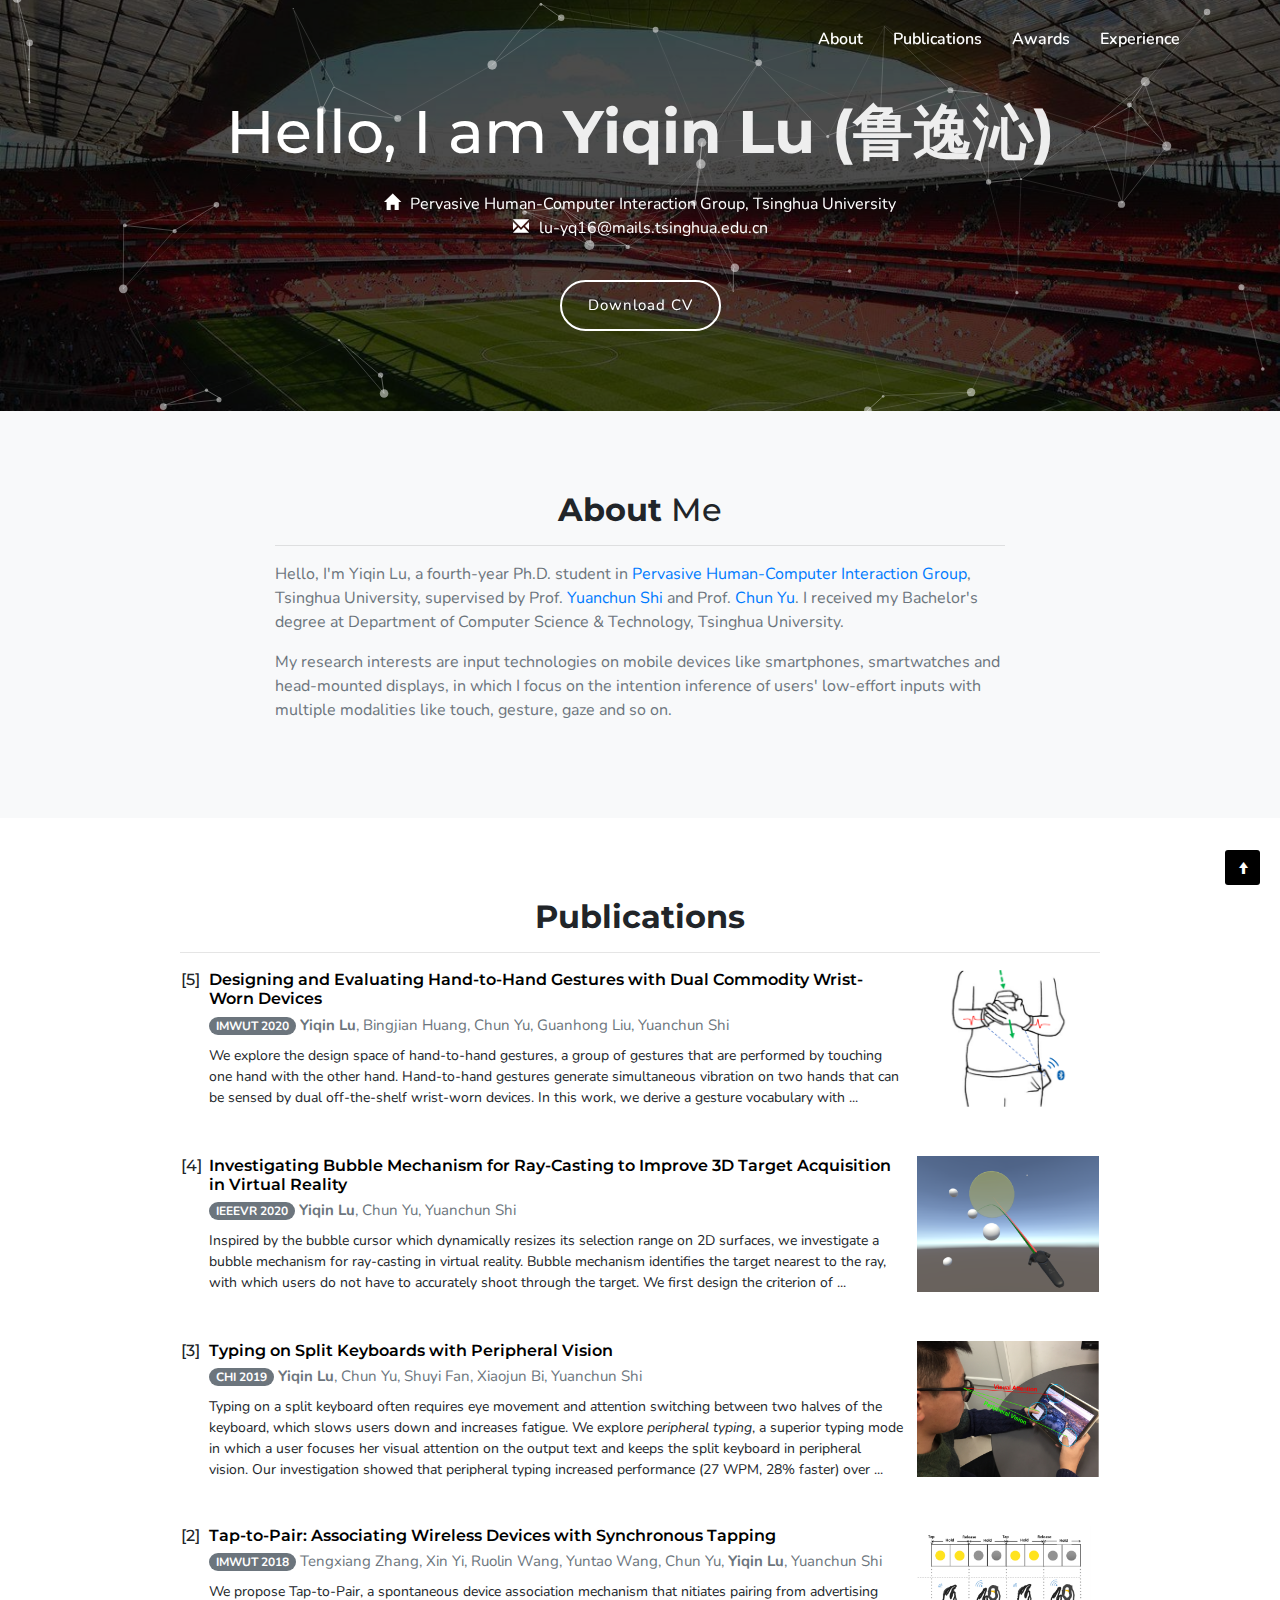
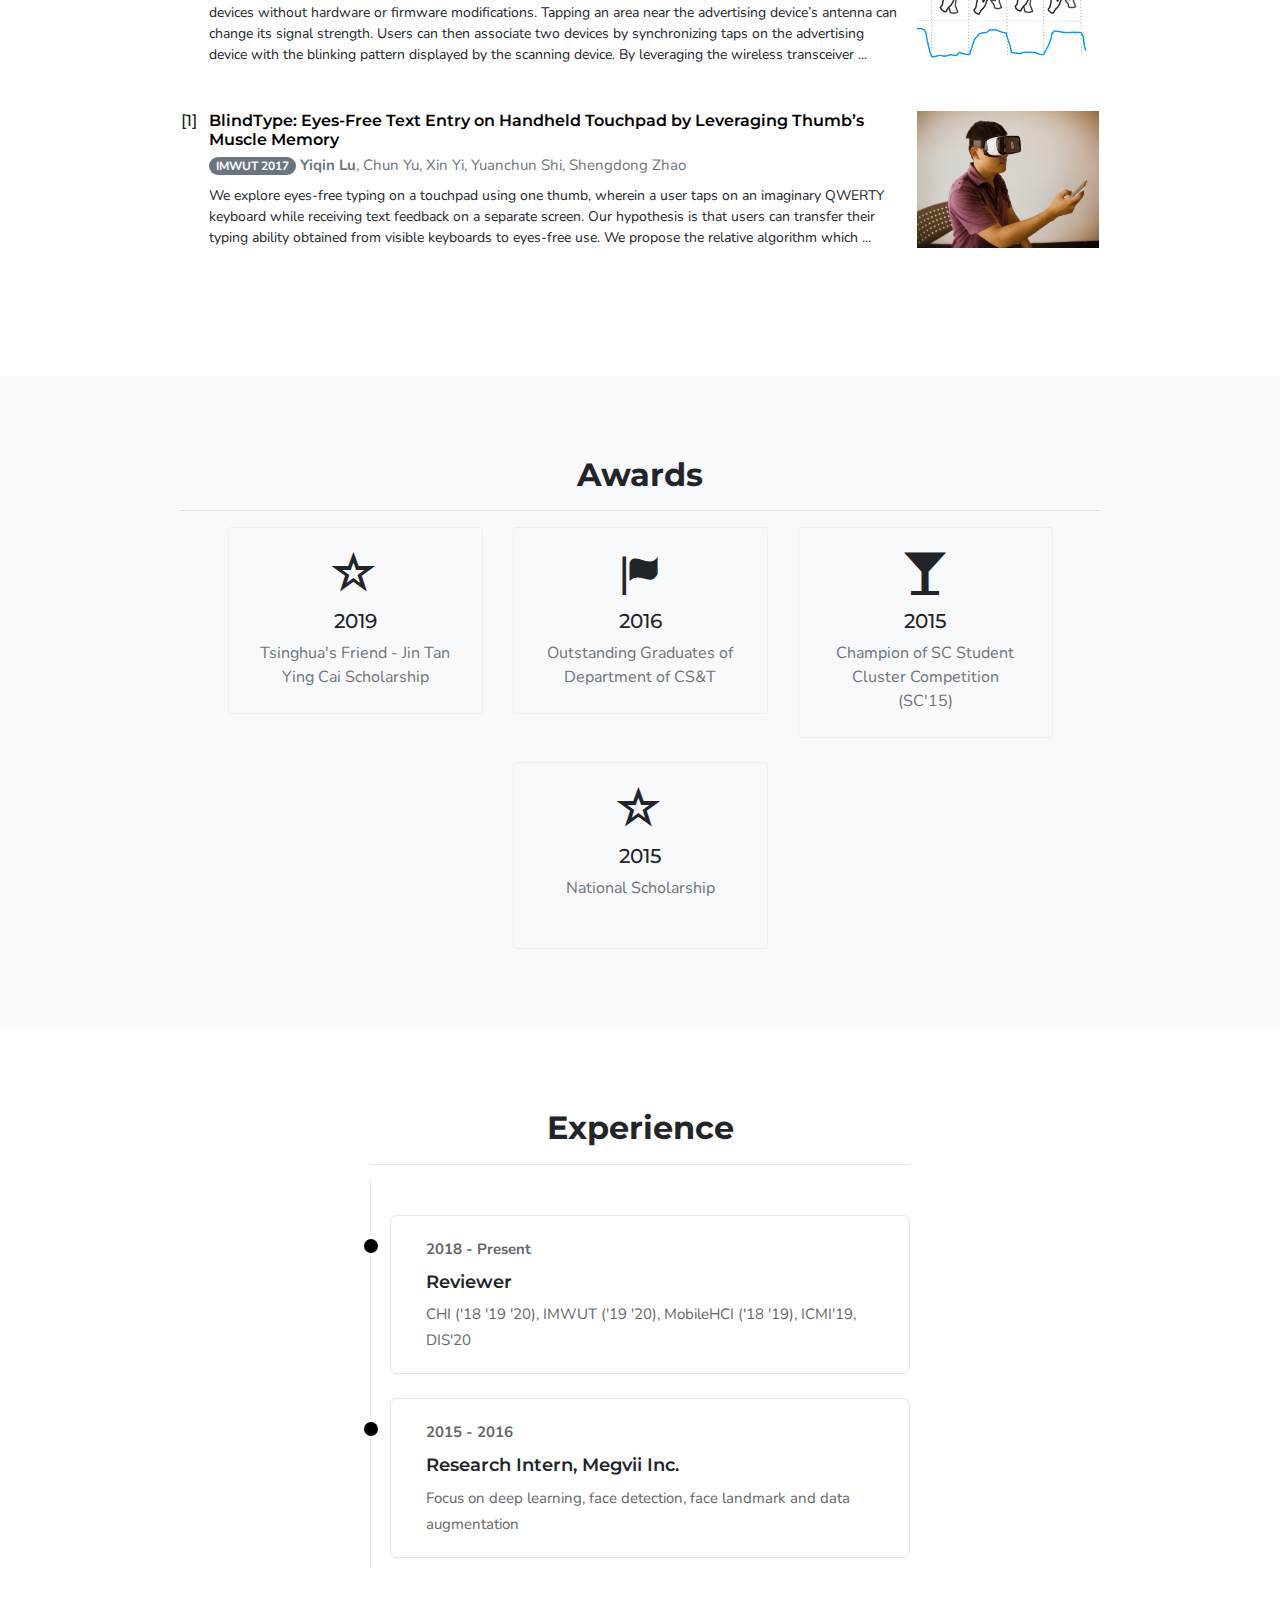
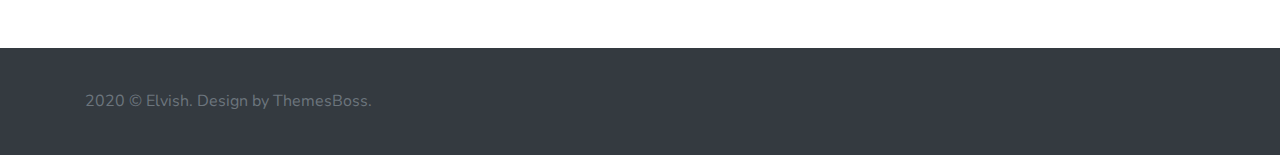
==== index.html @ 24ba5624 "." ====
<!DOCTYPE html>
<!-- saved from url=(0041)http://themesboss.com/elvish/index_6.html -->
<html lang="en"><head><meta http-equiv="Content-Type" content="text/html; charset=UTF-8">
        
        <meta name="viewport" content="width=device-width, initial-scale=1">
        <title>Yiqin Lu's Personal Website</title>
        <meta name="description" content="">
        <meta name="keywords" content="">
        <meta name="author" content="ThemesBoss">

        <link rel="shortcut icon" href="https://github.com/fluidicon.png">

        <!--Bootstrap Css-->
        <!--<link rel="stylesheet" href="./index_files/bootstrap.min.css">-->
        <link rel="stylesheet" href="./index_files/bootstrap/css/bootstrap.min.css">

        <!-- Materialdesign icons Css -->
        <link rel="stylesheet" href="./index_files/materialdesignicons.css">

        <!-- Mobirise icons Css -->
        <link rel="stylesheet" href="./index_files/mobiriseicons.css">

        <!-- Magnific-popup -->
        <link rel="stylesheet" href="./index_files/magnific-popup.css">

        <!-- Animate Css -->
        <link rel="stylesheet" href="./index_files/animate.min.css">

        <!-- Owl Slider -->
        <link rel="stylesheet" href="./index_files/owl.carousel.css">
        <link rel="stylesheet" href="./index_files/owl.theme.css">
        <link rel="stylesheet" href="./index_files/owl.transitions.css">

        <!-- Custom style Css -->
        <link rel="stylesheet" href="./index_files/style.css">
    </head>

    <body data-gr-c-s-loaded="true" style="overflow: visible;">

        <!-- START LOADER -->
        <div id="preloader" style="display: none;">
            <div id="status" style="display: none;">
                <div class="spinner">Loading...</div>
            </div>
        </div>
        <!-- END LOADER -->

        <!-- START NAVBAR -->
        <nav class="navbar navbar-expand-lg fixed-top custom-nav sticky">
            <div class="container">
                <!-- LOGO -->
                <!--<a class="navbar-brand logo" href="./index.html">
                    <img src="./index_files/logo.png" alt="" class="img-fluid logo-light"> 
                    <img src="./index_files/logo-dark.png" alt="" class="img-fluid logo-dark">
                </a>-->

                <button class="navbar-toggler" type="button" data-toggle="collapse" data-target="#navbarCollapse" aria-controls="navbarCollapse" aria-expanded="false" aria-label="Toggle navigation">
                    <div class="navbar-brand logo">
                        <span class="glyphicon glyphicon-th-list img-fluid logo-light"></span>
                        <span class="glyphicon glyphicon-th-list img-fluid logo-dark" style="color:#000000;"></span>
                    </div>
                </button>
                <div class="collapse navbar-collapse" id="navbarCollapse">
                    <ul class="navbar-nav ml-auto">
                        <!--<li class="nav-item">
                            <a href="./index.html#home" class="nav-link">Home</a>
                        </li>-->
                        <li class="nav-item">
                            <a href="./index.html#about" class="nav-link">About</a>
                        </li>
                        <li class="nav-item">
                            <a href="./index.html#publications" class="nav-link">Publications</a>
                        </li>
                        <li class="nav-item">
                            <a href="./index.html#awards" class="nav-link">Awards</a>
                        </li>
                        <li class="nav-item">
                            <a href="./index.html#experience" class="nav-link"> Experience</a>
                        </li>
                    </ul>
                </div>
            </div>
        </nav>
        <!-- END NAVBAR -->

        <!--START HOME-->
        <section class="home-bg section creative h-50vh" id="home">
            <div class="bg-overlay"></div>
            <div class="home-table">
                <div class="home-table-center">
                    <div class="container position-relative z-index">
                        <div class="row justify-content-center">
                            <div class="col-lg-12">
                                <div class="text-white text-center">
                                    <!--<h4>Hello &amp; Welcome</h4>-->
                                    <h1 class="mb-0 mt-3" style="font-size:60px">Hello, I am <span class="simple-text-rotate font-weight-bold" style="opacity: 0.90627584;">Yiqin Lu (鲁逸沁)</span></h1>
                                    <ul class="social_home list-unstyled text-center pt-4">
                                        <li class="list-item"><span class="glyphicon glyphicon-home" style="margin-right:10px"></span><span>Pervasive Human-Computer Interaction Group, Tsinghua University</span></li>
                                        <li class="list-item"><span class="glyphicon glyphicon-envelope" style="margin-right:10px"></span><span>lu-yq16@mails.tsinghua.edu.cn</span></li>
                                    </ul>
                                    <div class="header_btn">
                                        <a href="./ext_files/luyiqin_cv_en.pdf" class="btn btn-outline-custom btn-rounded mt-4">Download CV</a>
                                    </div>
                                </div>
                            </div>
                        </div>
                    </div>
                </div>
            </div>
            <!--<div class="scroll_down">
                <a href="http://themesboss.com/elvish/index_6.html#about" class="scroll">
                    <i class="mbri-arrow-down text-white"></i>
                </a>
            </div>-->
        <canvas class="particles-js-canvas-el" width="2436" height="1218" style="width: 100%; height: 100%; position: absolute; top: 0px;"></canvas></section>
        <!--END HOME-->

        <!-- START ABOUT -->
        <section class="section bg-light" id="about">
            <div class="container">
                <div class="row justify-content-center">
                    <div class="col-lg-8">
                        <div class="mx-auto">
                            <h2 class="text-center"><span class="font-weight-bold">About </span>Me</h2>
                            <hr/>
                            <p class="text-muted mx-auto mt-2">Hello, I'm Yiqin Lu, a fourth-year Ph.D. student in <a href="http://pi.cs.tsinghua.edu.cn/">Pervasive Human-Computer Interaction Group</a>, Tsinghua University, supervised by Prof. <a href="http://pi.cs.tsinghua.edu.cn/lab/people/shiyc/">Yuanchun Shi</a> and Prof. <a href="http://pi.cs.tsinghua.edu.cn/lab/people/ChunYu/">Chun Yu</a>. I received my Bachelor's degree at Department of Computer Science &amp; Technology, Tsinghua University.</p>
                            <p class="text-muted mx-auto mt-2">My research interests are input technologies on mobile devices like smartphones, smartwatches and head-mounted displays, in which I focus on the intention inference of users' low-effort inputs with multiple modalities like touch, gesture, gaze and so on. </p>
                        </div>
                    </div>
                </div>
            </div>
        </section>
        <!-- END ABOUT -->

        <!-- START PUBLICATIONS -->
        <section class="section" id="publications">
            <div class="container">
                <div class="row justify-content-center">
                    <div class="col-lg-10">
                        <div class="text-center mx-auto">
                            <h2><span class="font-weight-bold">Publications</span></h2>
                            <hr/>
                        </div>
                        <table>
                            <tr>
                                <td style="width:3%;padding-right:1%;" valign="top"><h6>[5]</h6></td>
                                <td style="width:77%;padding-right:1%;" valign="top">
                                    <h6 class="font-weight-bold mb-1"><a style="color:#000000;" href="./ext_files/pp-hand2hand.pdf">Designing and Evaluating Hand-to-Hand Gestures with Dual Commodity Wrist-Worn Devices</a></h6>
                                    <span class="badge badge-pill badge-secondary">IMWUT 2020</span>
                                    <span class="mt-0 text-muted mb-2" style="font-size:15px"><b>Yiqin Lu</b>, Bingjian Huang, Chun Yu, Guanhong Liu, Yuanchun Shi</span>
                                    <p class="mt-2 pr-1" style="font-size:14px">We explore the design space of hand-to-hand gestures, a group of gestures that are performed by touching one hand with the other hand. Hand-to-hand gestures generate simultaneous vibration on two hands that can be sensed by dual off-the-shelf wrist-worn devices. In this work, we derive a gesture vocabulary with ... </p>
                                </td>
                                <td class="pb-5" style="width:20%" valign="top">
                                    <img style="width:100%" src="./ext_files/pp-hand2hand.png"></img>
                                </td>
                            </tr>
                            <tr>
                                <td style="width:3%;padding-right:1%;" valign="top"><h6>[4]</h6></td>
                                <td style="width:77%;padding-right:1%;" valign="top">
                                    <h6 class="font-weight-bold mb-1"><a style="color:#000000;" href="./ext_files/pp-bubbleray.pdf">Investigating Bubble Mechanism for Ray-Casting to Improve 3D Target Acquisition in Virtual Reality</a></h6>
                                    <span class="badge badge-pill badge-secondary">IEEEVR 2020</span>
                                    <span class="mt-0 text-muted mb-2" style="font-size:15px"><b>Yiqin Lu</b>, Chun Yu, Yuanchun Shi</span>
                                    <p class="mt-2 pr-1" style="font-size:14px">Inspired by the bubble cursor which dynamically resizes its selection range on 2D surfaces, we investigate a bubble mechanism for ray-casting in virtual reality. Bubble mechanism identifies the target nearest to the ray, with which users do not have to accurately shoot through the target. We first design the criterion of ...</p>
                                </td>
                                <td class="pb-5" style="width:20%" valign="top">
                                    <a href="./ext_files/pp-bubbleray.mp4"><img style="width:100%" src="./ext_files/pp-bubbleray.png"></img></a>
                                </td>
                            </tr>
                            <tr>
                                <td style="width:3%;padding-right:1%;" valign="top"><h6>[3]</h6></td>
                                <td style="width:77%;padding-right:1%;" valign="top">
                                    <h6 class="font-weight-bold mb-1"><a style="color:#000000;" href="./ext_files/pp-glancetype.pdf">Typing on Split Keyboards with Peripheral Vision</a></h6>
                                    <span class="badge badge-pill badge-secondary">CHI 2019</span>
                                    <span class="mt-0 text-muted mb-2" style="font-size:15px"><b>Yiqin Lu</b>, Chun Yu, Shuyi Fan, Xiaojun Bi, Yuanchun Shi</span>
                                    <p class="mt-2 pr-1" style="font-size:14px">Typing on a split keyboard often requires eye movement and attention switching between two halves of the keyboard, which slows users down and increases fatigue. We explore <i>peripheral typing</i>, a superior typing mode in which a user focuses her visual attention on the output text and keeps the split keyboard in peripheral vision. Our investigation showed that peripheral typing increased performance (27 WPM, 28% faster) over ...</p>
                                </td>
                                <td class="pb-5" style="width:20%" valign="top">
                                    <a href="./ext_files/pp-glancetype.mp4"><img style="width:100%" src="./ext_files/pp-glancetype.png"></img></a>
                                </td>
                            </tr>
                            <tr>
                                <td style="width:3%;padding-right:1%;" valign="top"><h6>[2]</h6></td>
                                <td style="width:77%;padding-right:1%;" valign="top">
                                    <h6 class="font-weight-bold mb-1"><a style="color:#000000;" href="./ext_files/pp-tap2pair.pdf">Tap-to-Pair: Associating Wireless Devices with Synchronous Tapping</a></h6>
                                    <span class="badge badge-pill badge-secondary">IMWUT 2018</span>
                                    <span class="mt-0 text-muted mb-2" style="font-size:15px">Tengxiang Zhang, Xin Yi, Ruolin Wang, Yuntao Wang, Chun Yu, <b>Yiqin Lu</b>, Yuanchun Shi</span>
                                    <p class="mt-2 pr-1" style="font-size:14px">We propose Tap-to-Pair, a spontaneous device association mechanism that nitiates pairing from advertising devices without hardware or firmware modifications. Tapping an area near the advertising device’s antenna can change its signal strength. Users can then associate two devices by synchronizing taps on the advertising device with the blinking pattern displayed by the scanning device. By leveraging the wireless transceiver ...</p>
                                </td>
                                <td class="pb-5" style="width:20%" valign="top">
                                    <img style="width:100%" src="./ext_files/pp-tap2pair.png"></img>
                                </td>
                            </tr>
                            <tr>
                                <td style="width:3%;padding-right:1%;" valign="top"><h6>[1]</h6></td>
                                <td style="width:77%;padding-right:1%;" valign="top">
                                    <h6 class="font-weight-bold mb-1"><a style="color:#000000;" href="./ext_files/pp-blindtype.pdf">BlindType: Eyes-Free Text Entry on Handheld Touchpad by Leveraging Thumb’s Muscle Memory</a></h6>
                                    <span class="badge badge-pill badge-secondary">IMWUT 2017</span>
                                    <span class="mt-0 text-muted mb-2" style="font-size:15px"><b>Yiqin Lu</b>, Chun Yu, Xin Yi, Yuanchun Shi, Shengdong Zhao</span>
                                    <p class="mt-2 pr-1" style="font-size:14px">We explore eyes-free typing on a touchpad using one thumb, wherein a user taps on an imaginary QWERTY keyboard while receiving text feedback on a separate screen. Our hypothesis is that users can transfer their typing ability obtained from visible keyboards to eyes-free use. We propose the relative algorithm which ... </p>
                                </td>
                                <td class="pb-5" style="width:20%" valign="top">
                                    <a href="./ext_files/pp-blindtype.mp4"><img style="width:100%" src="./ext_files/pp-blindtype.png"></img></a>
                                </td>
                            </tr>
                        </table>
                    </div>
                </div>
            </div>
        </section>
        <!-- END PUBLICATIONS -->

        <!-- START AWARDS -->
        <section class="section bg-light" id="awards">
            <div class="container">
                <div class="row justify-content-center">
                    <div class="col-lg-10">
                        <div class="text-center mx-auto">
                            <h2><span class="font-weight-bold">Awards</span></h2>
                            <hr/>
                        </div>
                    </div>
                </div>
                <div class="row mt-0 pt-0 justify-content-center">
                    <div class="col-lg-3">
                        <div class="lan_box_ser text-center rounded p-4 mt-0">
                            <div class="ser_icon">
                                <i class="glyphicon glyphicon-star-empty"></i>
                            </div>
                            <div class="service-content mt-2">
                                <h5>2019</h5>
                                <p class="mt-2 text-muted mb-0">Tsinghua's Friend - Jin Tan Ying Cai Scholarship</p>
                            </div>
                        </div>
                    </div>
                    <div class="col-lg-3">
                        <div class="lan_box_ser text-center rounded p-4 mt-0">
                            <div class="ser_icon">
                                <i class="glyphicon glyphicon-flag"></i>
                            </div>
                            <div class="service-content mt-2">
                                <h5>2016</h5>
                                <p class="mt-2 text-muted mb-0">Outstanding Graduates of Department of CS&amp;T</p>
                            </div>
                        </div>
                    </div>
                    <div class="col-lg-3">
                        <div class="lan_box_ser text-center rounded p-4 mt-0">
                            <div class="ser_icon">
                                <i class="glyphicon glyphicon-glass"></i>
                            </div>
                            <div class="service-content mt-2">
                                <h5>2015</h5>
                                <p class="mt-2 text-muted mb-0">Champion of SC Student Cluster Competition (SC'15)</p>
                            </div>
                        </div>
                    </div>
                </div>
                <div class="row mt-4 pt-0 justify-content-center">
                    <div class="col-lg-3">
                        <div class="lan_box_ser text-center rounded p-4 mt-0">
                            <div class="ser_icon">
                                <i class="glyphicon glyphicon-star-empty"></i>
                            </div>
                            <div class="service-content mt-2">
                                <h5>2015</h5>
                                <p class="mt-2 text-muted mb-0">National Scholarship</p>
                                <br/>
                            </div>
                        </div>
                    </div>
                </div>
            </div>
        </section>
        <!-- END EXPERIENCE -->

        <!-- START EXPERIENCE -->
        <section class="section" id="experience">
            <div class="container">
                <div class="row justify-content-center">
                    <div class="col-lg-6">
                        <div class="text-center mx-auto">
                            <h2><span class="font-weight-bold">Experience</span></h2>
                            <hr/>
                        </div>
                    </div>
                </div>
                <div class="row mt-0 pt-0 justify-content-center">
                    <div class="col-lg-6">
                        <div class="cv_edu_exp mt-0">
                            <div class="cv_edu_exp_box mt-4">
                                <div class="row">
                                    <div class="col-lg-12">
                                        <div class="cv_edu_exp_year font-weight-bold cv_desc position-relative" >2018 - Present</div>
                                        <div class="cb_edu_exp_detail">
                                            <h4>Reviewer</h4>
                                            <p class="cv_desc mb-0">CHI ('18 '19 '20), IMWUT ('19 '20), MobileHCI ('18 '19), ICMI'19, DIS'20</p>
                                        </div>
                                    </div>
                                </div>
                            </div>

                            <!--<div class="cv_edu_exp_box mt-4">
                                <div class="row">
                                    <div class="col-lg-12">
                                        <div class="cv_edu_exp_year font-weight-bold cv_desc position-relative">2018 - Present</div>
                                        <div class="cb_edu_exp_detail">
                                            <h4>Teaching Assistant, Tsinghua University</h4>
                                            <p class="cv_desc mb-0">Discrete Mathematics &amp; Graph Theory (<i>Undergraduate</i>)</p>
                                        </div>
                                    </div>
                                </div>
                            </div>-->

                            <div class="cv_edu_exp_box mt-4">
                                <div class="row">
                                    <div class="col-lg-12">
                                        <div class="cv_edu_exp_year font-weight-bold cv_desc position-relative">2015 - 2016</div>
                                        <div class="cb_edu_exp_detail">
                                            <h4>Research Intern, Megvii Inc.</h4>
                                            <p class="cv_desc mb-0">Focus on deep learning, face detection, face landmark and data augmentation</p>
                                        </div>
                                    </div>
                                </div>
                            </div>
                        </div>
                    </div>
                </div>                
            </div>
        </section>
        <!-- END EXPERIENCE -->

        <!-- START FOOTER -->
        <section class="bg-dark text-white">
            <div class="container">
                <div class="row pt-4 pb-4">
                    <div class="col-lg-12">
                        <div class="float-left float_none mt-2 mb-2">
                            <p class="copy-rights text-muted mb-0">2020 © Elvish. Design by ThemesBoss.</p>
                        </div>
                        <div class="float-right float_none mt-2 mb-2">
                            <ul class="list-inline fot_social mb-0">
                            </ul>
                        </div>
                    </div>
                </div>
            </div>
        </section>
        <!-- END FOOTER -->

        <!-- BACK TO TOP -->    
        <a href="./index.html" class="back_top" style="display: inline;"> <i class="glyphicon glyphicon-arrow-up"> </i> </a>


        <!-- JAVASCRIPTS -->
        <script src="./index_files/jquery.min.js"></script>
        <script src="./index_files/popper.js"></script>

        <!--<script src="./index_files/bootstrap.min.js"></script>-->
        <script src="./index_files/bootstrap/js/bootstrap.min.js"></script>
        
        <!--EASING JS-->
        <script src="./index_files/jquery.easing.min.js"></script>
        <script src="./index_files/scrollspy.min.js"></script>
        <!--TEXT ROTETE-->
        <script src="./index_files/jquery.simple-text-rotator.js"></script>         
        <!-- MFP JS -->
        <script src="./index_files/jquery.magnific-popup.min.js"></script>
        <!--PORTFOLIO FILTER JS-->
        <script src="./index_files/isotope.js"></script>     
        <!--PARTICLES ANIMATE JS-->
        <script src="./index_files/particles.js"></script>  
        <script src="./index_files/particles.app.js"></script>   
        <!-- OWL CAROUSEL -->
        <script src="./index_files/owl.carousel.min.js"></script>
        <!--CUSTOM JS-->
        <script src="./index_files/custom.js"></script>
        <script>
            $(".simple-text-rotate").textrotator({
                animation: "fade",
                speed: 3500
            });
        </script>
    
</body></html>
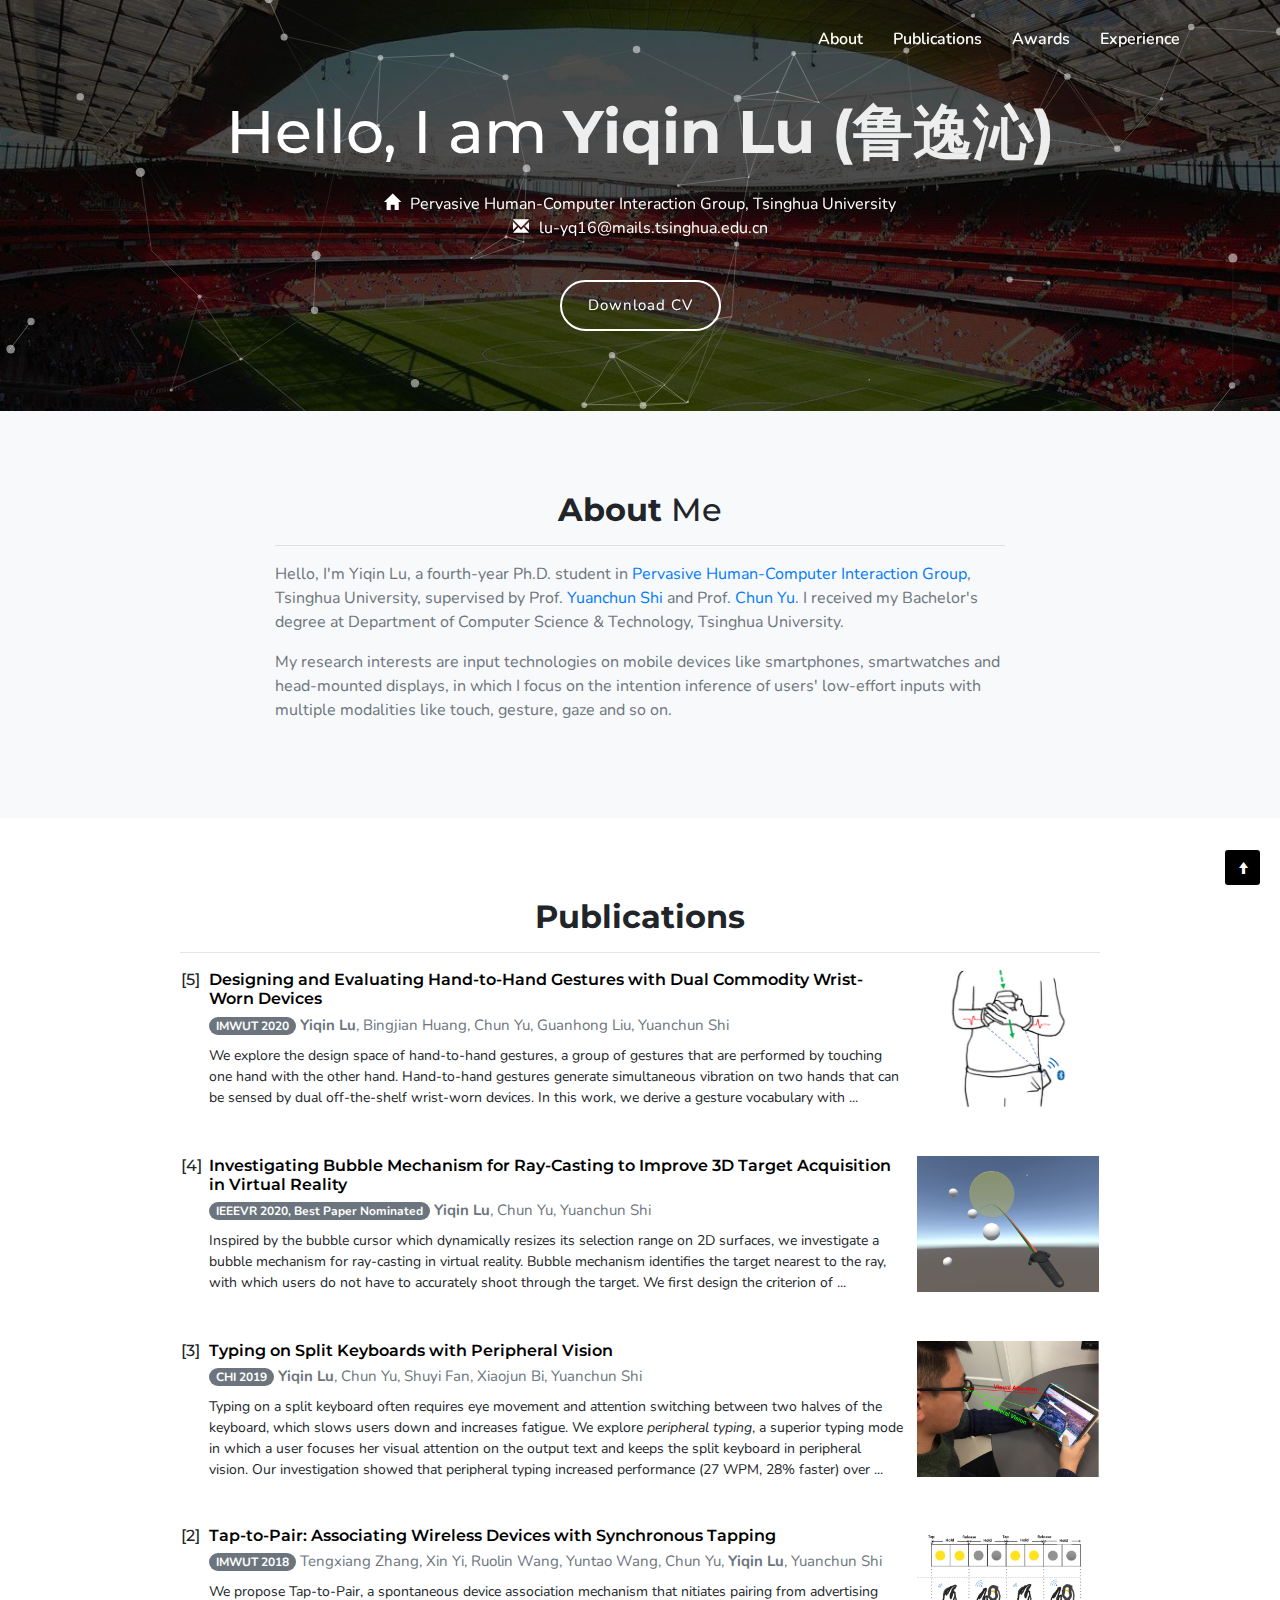
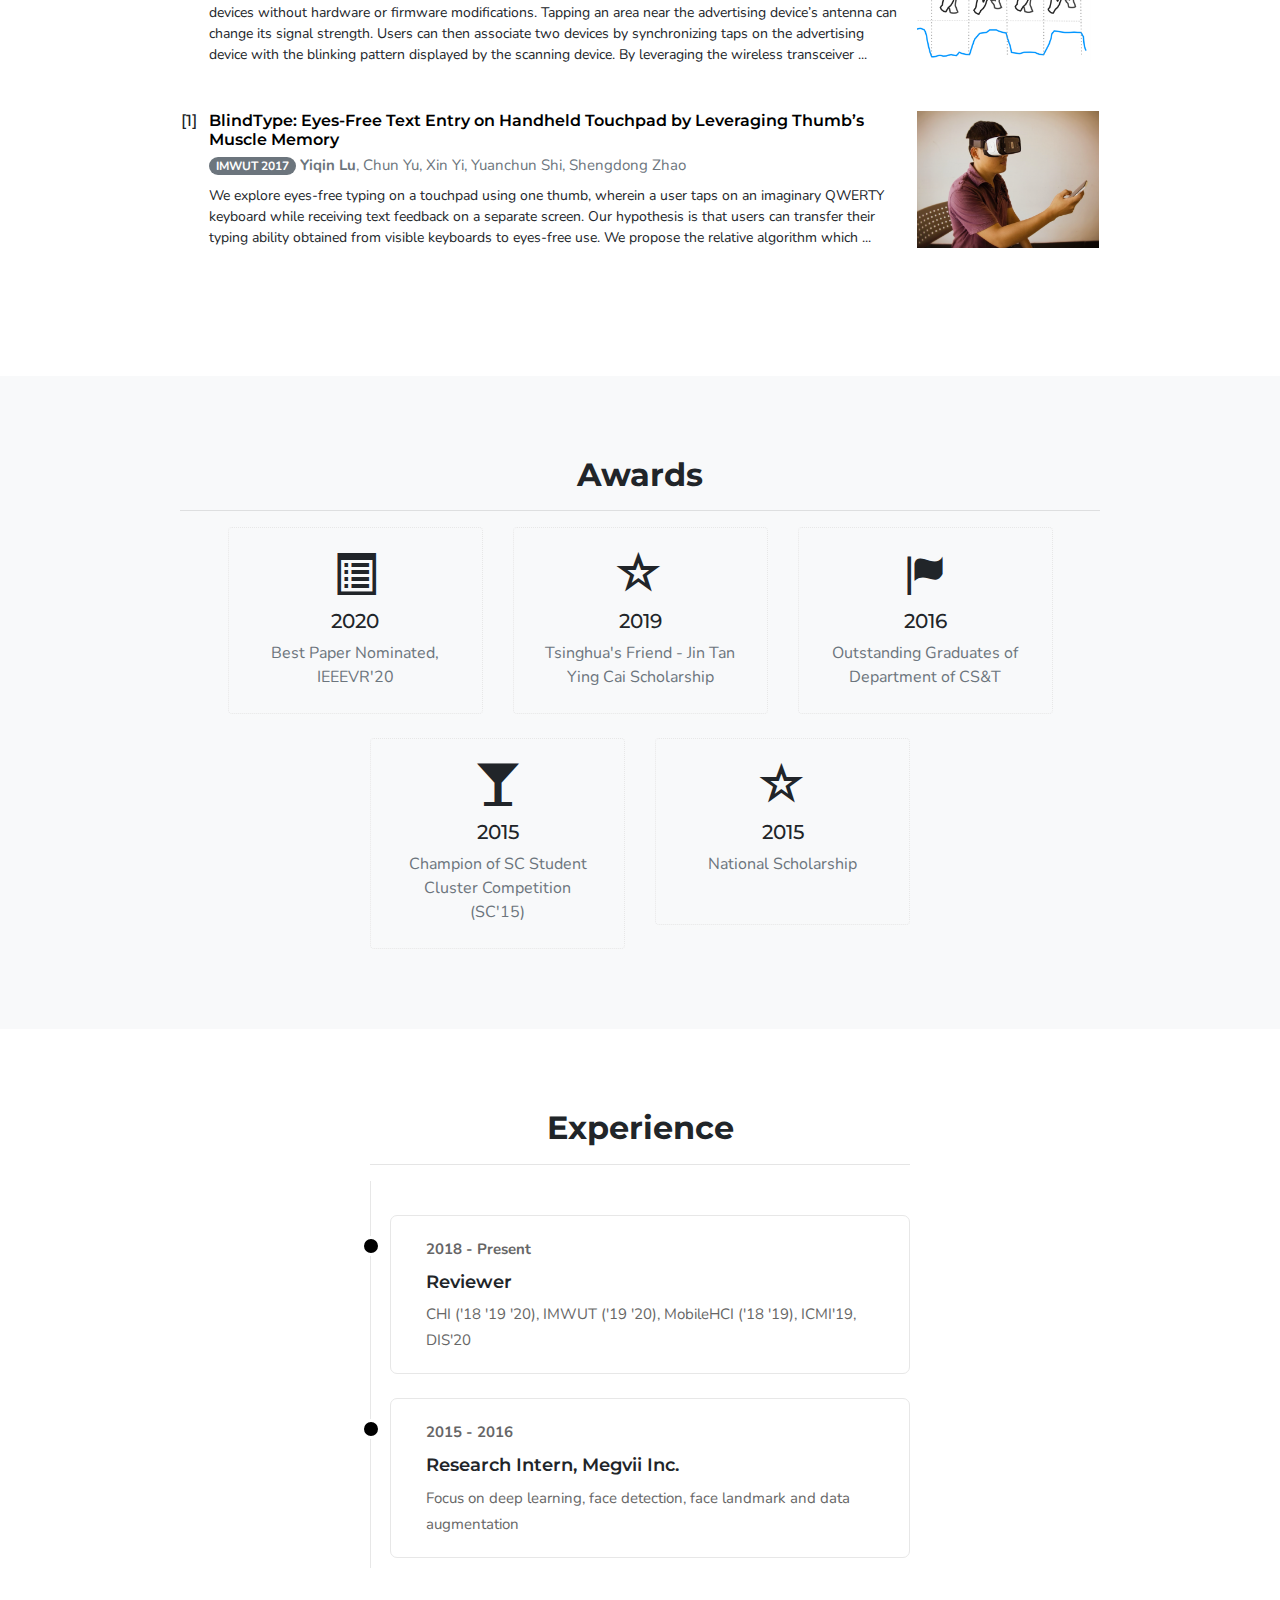
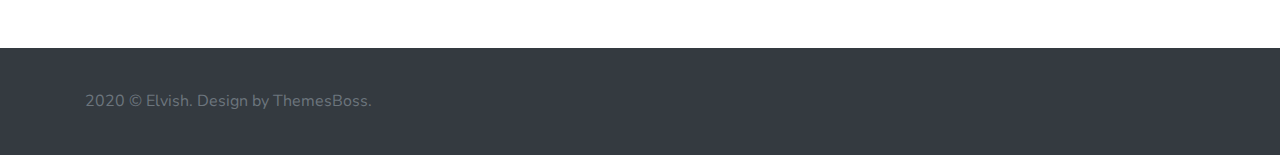
==== commit eaa8cef4: "add best paper" ====
--- a/index.html
+++ b/index.html
@@ -158,7 +158,7 @@
                                 <td style="width:3%;padding-right:1%;" valign="top"><h6>[4]</h6></td>
                                 <td style="width:77%;padding-right:1%;" valign="top">
                                     <h6 class="font-weight-bold mb-1"><a style="color:#000000;" href="./ext_files/pp-bubbleray.pdf">Investigating Bubble Mechanism for Ray-Casting to Improve 3D Target Acquisition in Virtual Reality</a></h6>
-                                    <span class="badge badge-pill badge-secondary">IEEEVR 2020</span>
+                                    <span class="badge badge-pill badge-secondary">IEEEVR 2020, Best Paper Nominated</span>
                                     <span class="mt-0 text-muted mb-2" style="font-size:15px"><b>Yiqin Lu</b>, Chun Yu, Yuanchun Shi</span>
                                     <p class="mt-2 pr-1" style="font-size:14px">Inspired by the bubble cursor which dynamically resizes its selection range on 2D surfaces, we investigate a bubble mechanism for ray-casting in virtual reality. Bubble mechanism identifies the target nearest to the ray, with which users do not have to accurately shoot through the target. We first design the criterion of ...</p>
                                 </td>
@@ -224,6 +224,17 @@
                     <div class="col-lg-3">
                         <div class="lan_box_ser text-center rounded p-4 mt-0">
                             <div class="ser_icon">
+                                <i class="glyphicon glyphicon-list-alt"></i>
+                            </div>
+                            <div class="service-content mt-2">
+                                <h5>2020</h5>
+                                <p class="mt-2 text-muted mb-0">Best Paper Nominated, IEEEVR'20</p>
+                            </div>
+                        </div>
+                    </div>
+                    <div class="col-lg-3">
+                        <div class="lan_box_ser text-center rounded p-4 mt-0">
+                            <div class="ser_icon">
                                 <i class="glyphicon glyphicon-star-empty"></i>
                             </div>
                             <div class="service-content mt-2">
@@ -243,6 +254,8 @@
                             </div>
                         </div>
                     </div>
+                </div>
+                <div class="row mt-4 pt-0 justify-content-center">
                     <div class="col-lg-3">
                         <div class="lan_box_ser text-center rounded p-4 mt-0">
                             <div class="ser_icon">
@@ -254,8 +267,6 @@
                             </div>
                         </div>
                     </div>
-                </div>
-                <div class="row mt-4 pt-0 justify-content-center">
                     <div class="col-lg-3">
                         <div class="lan_box_ser text-center rounded p-4 mt-0">
                             <div class="ser_icon">
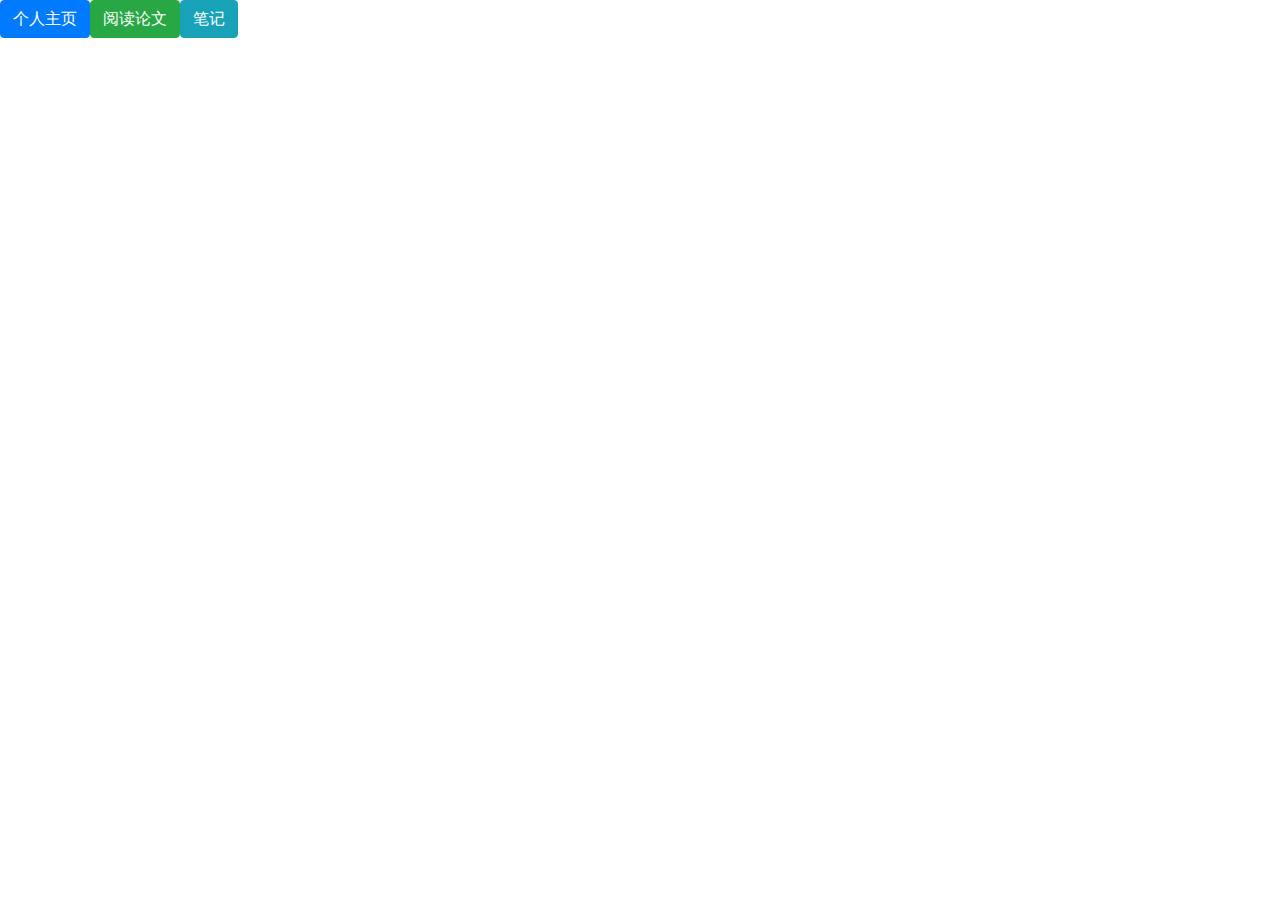
==== commit d140336a: "move read_paper in" ====
--- a/index.html
+++ b/index.html
@@ -1,395 +1,12 @@
-<!DOCTYPE html>
-<!-- saved from url=(0041)http://themesboss.com/elvish/index_6.html -->
-<html lang="en"><head><meta http-equiv="Content-Type" content="text/html; charset=UTF-8">
-        
-        <meta name="viewport" content="width=device-width, initial-scale=1">
-        <title>Yiqin Lu's Personal Website</title>
-        <meta name="description" content="">
-        <meta name="keywords" content="">
-        <meta name="author" content="ThemesBoss">
+<head>
+	<!--Bootstrap Css-->
+    <link rel="stylesheet" href="./static/bootstrap/css/bootstrap.min.css">
+</head>
+<body>
+<div class="btn-group btn-group-lg" role="group" aria-label="...">
+  <a href="personal_website.html"><button type="button" class="btn btn-primary">个人主页</button></a>
+  <a href="read_paper.html"><button type="button" class="btn btn-success">阅读论文</button></a>
+  <a href="note.html"><button type="button" class="btn btn-info">笔记</button></a>
+</div>
 
-        <link rel="shortcut icon" href="https://github.com/fluidicon.png">
-
-        <!--Bootstrap Css-->
-        <!--<link rel="stylesheet" href="./index_files/bootstrap.min.css">-->
-        <link rel="stylesheet" href="./index_files/bootstrap/css/bootstrap.min.css">
-
-        <!-- Materialdesign icons Css -->
-        <link rel="stylesheet" href="./index_files/materialdesignicons.css">
-
-        <!-- Mobirise icons Css -->
-        <link rel="stylesheet" href="./index_files/mobiriseicons.css">
-
-        <!-- Magnific-popup -->
-        <link rel="stylesheet" href="./index_files/magnific-popup.css">
-
-        <!-- Animate Css -->
-        <link rel="stylesheet" href="./index_files/animate.min.css">
-
-        <!-- Owl Slider -->
-        <link rel="stylesheet" href="./index_files/owl.carousel.css">
-        <link rel="stylesheet" href="./index_files/owl.theme.css">
-        <link rel="stylesheet" href="./index_files/owl.transitions.css">
-
-        <!-- Custom style Css -->
-        <link rel="stylesheet" href="./index_files/style.css">
-    </head>
-
-    <body data-gr-c-s-loaded="true" style="overflow: visible;">
-
-        <!-- START LOADER -->
-        <div id="preloader" style="display: none;">
-            <div id="status" style="display: none;">
-                <div class="spinner">Loading...</div>
-            </div>
-        </div>
-        <!-- END LOADER -->
-
-        <!-- START NAVBAR -->
-        <nav class="navbar navbar-expand-lg fixed-top custom-nav sticky">
-            <div class="container">
-                <!-- LOGO -->
-                <!--<a class="navbar-brand logo" href="./index.html">
-                    <img src="./index_files/logo.png" alt="" class="img-fluid logo-light"> 
-                    <img src="./index_files/logo-dark.png" alt="" class="img-fluid logo-dark">
-                </a>-->
-
-                <button class="navbar-toggler" type="button" data-toggle="collapse" data-target="#navbarCollapse" aria-controls="navbarCollapse" aria-expanded="false" aria-label="Toggle navigation">
-                    <div class="navbar-brand logo">
-                        <span class="glyphicon glyphicon-th-list img-fluid logo-light"></span>
-                        <span class="glyphicon glyphicon-th-list img-fluid logo-dark" style="color:#000000;"></span>
-                    </div>
-                </button>
-                <div class="collapse navbar-collapse" id="navbarCollapse">
-                    <ul class="navbar-nav ml-auto">
-                        <!--<li class="nav-item">
-                            <a href="./index.html#home" class="nav-link">Home</a>
-                        </li>-->
-                        <li class="nav-item">
-                            <a href="./index.html#about" class="nav-link">About</a>
-                        </li>
-                        <li class="nav-item">
-                            <a href="./index.html#publications" class="nav-link">Publications</a>
-                        </li>
-                        <li class="nav-item">
-                            <a href="./index.html#awards" class="nav-link">Awards</a>
-                        </li>
-                        <li class="nav-item">
-                            <a href="./index.html#experience" class="nav-link"> Experience</a>
-                        </li>
-                    </ul>
-                </div>
-            </div>
-        </nav>
-        <!-- END NAVBAR -->
-
-        <!--START HOME-->
-        <section class="home-bg section creative h-50vh" id="home">
-            <div class="bg-overlay"></div>
-            <div class="home-table">
-                <div class="home-table-center">
-                    <div class="container position-relative z-index">
-                        <div class="row justify-content-center">
-                            <div class="col-lg-12">
-                                <div class="text-white text-center">
-                                    <!--<h4>Hello &amp; Welcome</h4>-->
-                                    <h1 class="mb-0 mt-3" style="font-size:60px">Hello, I am <span class="simple-text-rotate font-weight-bold" style="opacity: 0.90627584;">Yiqin Lu (鲁逸沁)</span></h1>
-                                    <ul class="social_home list-unstyled text-center pt-4">
-                                        <li class="list-item"><span class="glyphicon glyphicon-home" style="margin-right:10px"></span><span>Pervasive Human-Computer Interaction Group, Tsinghua University</span></li>
-                                        <li class="list-item"><span class="glyphicon glyphicon-envelope" style="margin-right:10px"></span><span>lu-yq16@mails.tsinghua.edu.cn</span></li>
-                                    </ul>
-                                    <div class="header_btn">
-                                        <a href="./ext_files/luyiqin_cv_en.pdf" class="btn btn-outline-custom btn-rounded mt-4">Download CV</a>
-                                    </div>
-                                </div>
-                            </div>
-                        </div>
-                    </div>
-                </div>
-            </div>
-            <!--<div class="scroll_down">
-                <a href="http://themesboss.com/elvish/index_6.html#about" class="scroll">
-                    <i class="mbri-arrow-down text-white"></i>
-                </a>
-            </div>-->
-        <canvas class="particles-js-canvas-el" width="2436" height="1218" style="width: 100%; height: 100%; position: absolute; top: 0px;"></canvas></section>
-        <!--END HOME-->
-
-        <!-- START ABOUT -->
-        <section class="section bg-light" id="about">
-            <div class="container">
-                <div class="row justify-content-center">
-                    <div class="col-lg-8">
-                        <div class="mx-auto">
-                            <h2 class="text-center"><span class="font-weight-bold">About </span>Me</h2>
-                            <hr/>
-                            <p class="text-muted mx-auto mt-2">Hello, I'm Yiqin Lu, a fourth-year Ph.D. student in <a href="http://pi.cs.tsinghua.edu.cn/">Pervasive Human-Computer Interaction Group</a>, Tsinghua University, supervised by Prof. <a href="http://pi.cs.tsinghua.edu.cn/lab/people/shiyc/">Yuanchun Shi</a> and Prof. <a href="http://pi.cs.tsinghua.edu.cn/lab/people/ChunYu/">Chun Yu</a>. I received my Bachelor's degree at Department of Computer Science &amp; Technology, Tsinghua University.</p>
-                            <p class="text-muted mx-auto mt-2">My research interests are input technologies on mobile devices like smartphones, smartwatches and head-mounted displays, in which I focus on the intention inference of users' low-effort inputs with multiple modalities like touch, gesture, gaze and so on. </p>
-                        </div>
-                    </div>
-                </div>
-            </div>
-        </section>
-        <!-- END ABOUT -->
-
-        <!-- START PUBLICATIONS -->
-        <section class="section" id="publications">
-            <div class="container">
-                <div class="row justify-content-center">
-                    <div class="col-lg-10">
-                        <div class="text-center mx-auto">
-                            <h2><span class="font-weight-bold">Publications</span></h2>
-                            <hr/>
-                        </div>
-                        <table>
-                            <tr>
-                                <td style="width:3%;padding-right:1%;" valign="top"><h6>[5]</h6></td>
-                                <td style="width:77%;padding-right:1%;" valign="top">
-                                    <h6 class="font-weight-bold mb-1"><a style="color:#000000;" href="./ext_files/pp-hand2hand.pdf">Designing and Evaluating Hand-to-Hand Gestures with Dual Commodity Wrist-Worn Devices</a></h6>
-                                    <span class="badge badge-pill badge-secondary">IMWUT 2020</span>
-                                    <span class="mt-0 text-muted mb-2" style="font-size:15px"><b>Yiqin Lu</b>, Bingjian Huang, Chun Yu, Guanhong Liu, Yuanchun Shi</span>
-                                    <p class="mt-2 pr-1" style="font-size:14px">We explore the design space of hand-to-hand gestures, a group of gestures that are performed by touching one hand with the other hand. Hand-to-hand gestures generate simultaneous vibration on two hands that can be sensed by dual off-the-shelf wrist-worn devices. In this work, we derive a gesture vocabulary with ... </p>
-                                </td>
-                                <td class="pb-5" style="width:20%" valign="top">
-                                    <img style="width:100%" src="./ext_files/pp-hand2hand.png"></img>
-                                </td>
-                            </tr>
-                            <tr>
-                                <td style="width:3%;padding-right:1%;" valign="top"><h6>[4]</h6></td>
-                                <td style="width:77%;padding-right:1%;" valign="top">
-                                    <h6 class="font-weight-bold mb-1"><a style="color:#000000;" href="./ext_files/pp-bubbleray.pdf">Investigating Bubble Mechanism for Ray-Casting to Improve 3D Target Acquisition in Virtual Reality</a></h6>
-                                    <span class="badge badge-pill badge-secondary">IEEEVR 2020, Best Paper Nominated</span>
-                                    <span class="mt-0 text-muted mb-2" style="font-size:15px"><b>Yiqin Lu</b>, Chun Yu, Yuanchun Shi</span>
-                                    <p class="mt-2 pr-1" style="font-size:14px">Inspired by the bubble cursor which dynamically resizes its selection range on 2D surfaces, we investigate a bubble mechanism for ray-casting in virtual reality. Bubble mechanism identifies the target nearest to the ray, with which users do not have to accurately shoot through the target. We first design the criterion of ...</p>
-                                </td>
-                                <td class="pb-5" style="width:20%" valign="top">
-                                    <a href="./ext_files/pp-bubbleray.mp4"><img style="width:100%" src="./ext_files/pp-bubbleray.png"></img></a>
-                                </td>
-                            </tr>
-                            <tr>
-                                <td style="width:3%;padding-right:1%;" valign="top"><h6>[3]</h6></td>
-                                <td style="width:77%;padding-right:1%;" valign="top">
-                                    <h6 class="font-weight-bold mb-1"><a style="color:#000000;" href="./ext_files/pp-glancetype.pdf">Typing on Split Keyboards with Peripheral Vision</a></h6>
-                                    <span class="badge badge-pill badge-secondary">CHI 2019</span>
-                                    <span class="mt-0 text-muted mb-2" style="font-size:15px"><b>Yiqin Lu</b>, Chun Yu, Shuyi Fan, Xiaojun Bi, Yuanchun Shi</span>
-                                    <p class="mt-2 pr-1" style="font-size:14px">Typing on a split keyboard often requires eye movement and attention switching between two halves of the keyboard, which slows users down and increases fatigue. We explore <i>peripheral typing</i>, a superior typing mode in which a user focuses her visual attention on the output text and keeps the split keyboard in peripheral vision. Our investigation showed that peripheral typing increased performance (27 WPM, 28% faster) over ...</p>
-                                </td>
-                                <td class="pb-5" style="width:20%" valign="top">
-                                    <a href="./ext_files/pp-glancetype.mp4"><img style="width:100%" src="./ext_files/pp-glancetype.png"></img></a>
-                                </td>
-                            </tr>
-                            <tr>
-                                <td style="width:3%;padding-right:1%;" valign="top"><h6>[2]</h6></td>
-                                <td style="width:77%;padding-right:1%;" valign="top">
-                                    <h6 class="font-weight-bold mb-1"><a style="color:#000000;" href="./ext_files/pp-tap2pair.pdf">Tap-to-Pair: Associating Wireless Devices with Synchronous Tapping</a></h6>
-                                    <span class="badge badge-pill badge-secondary">IMWUT 2018</span>
-                                    <span class="mt-0 text-muted mb-2" style="font-size:15px">Tengxiang Zhang, Xin Yi, Ruolin Wang, Yuntao Wang, Chun Yu, <b>Yiqin Lu</b>, Yuanchun Shi</span>
-                                    <p class="mt-2 pr-1" style="font-size:14px">We propose Tap-to-Pair, a spontaneous device association mechanism that nitiates pairing from advertising devices without hardware or firmware modifications. Tapping an area near the advertising device’s antenna can change its signal strength. Users can then associate two devices by synchronizing taps on the advertising device with the blinking pattern displayed by the scanning device. By leveraging the wireless transceiver ...</p>
-                                </td>
-                                <td class="pb-5" style="width:20%" valign="top">
-                                    <img style="width:100%" src="./ext_files/pp-tap2pair.png"></img>
-                                </td>
-                            </tr>
-                            <tr>
-                                <td style="width:3%;padding-right:1%;" valign="top"><h6>[1]</h6></td>
-                                <td style="width:77%;padding-right:1%;" valign="top">
-                                    <h6 class="font-weight-bold mb-1"><a style="color:#000000;" href="./ext_files/pp-blindtype.pdf">BlindType: Eyes-Free Text Entry on Handheld Touchpad by Leveraging Thumb’s Muscle Memory</a></h6>
-                                    <span class="badge badge-pill badge-secondary">IMWUT 2017</span>
-                                    <span class="mt-0 text-muted mb-2" style="font-size:15px"><b>Yiqin Lu</b>, Chun Yu, Xin Yi, Yuanchun Shi, Shengdong Zhao</span>
-                                    <p class="mt-2 pr-1" style="font-size:14px">We explore eyes-free typing on a touchpad using one thumb, wherein a user taps on an imaginary QWERTY keyboard while receiving text feedback on a separate screen. Our hypothesis is that users can transfer their typing ability obtained from visible keyboards to eyes-free use. We propose the relative algorithm which ... </p>
-                                </td>
-                                <td class="pb-5" style="width:20%" valign="top">
-                                    <a href="./ext_files/pp-blindtype.mp4"><img style="width:100%" src="./ext_files/pp-blindtype.png"></img></a>
-                                </td>
-                            </tr>
-                        </table>
-                    </div>
-                </div>
-            </div>
-        </section>
-        <!-- END PUBLICATIONS -->
-
-        <!-- START AWARDS -->
-        <section class="section bg-light" id="awards">
-            <div class="container">
-                <div class="row justify-content-center">
-                    <div class="col-lg-10">
-                        <div class="text-center mx-auto">
-                            <h2><span class="font-weight-bold">Awards</span></h2>
-                            <hr/>
-                        </div>
-                    </div>
-                </div>
-                <div class="row mt-0 pt-0 justify-content-center">
-                    <div class="col-lg-3">
-                        <div class="lan_box_ser text-center rounded p-4 mt-0">
-                            <div class="ser_icon">
-                                <i class="glyphicon glyphicon-list-alt"></i>
-                            </div>
-                            <div class="service-content mt-2">
-                                <h5>2020</h5>
-                                <p class="mt-2 text-muted mb-0">Best Paper Nominated, IEEEVR'20</p>
-                            </div>
-                        </div>
-                    </div>
-                    <div class="col-lg-3">
-                        <div class="lan_box_ser text-center rounded p-4 mt-0">
-                            <div class="ser_icon">
-                                <i class="glyphicon glyphicon-star-empty"></i>
-                            </div>
-                            <div class="service-content mt-2">
-                                <h5>2019</h5>
-                                <p class="mt-2 text-muted mb-0">Tsinghua's Friend - Jin Tan Ying Cai Scholarship</p>
-                            </div>
-                        </div>
-                    </div>
-                    <div class="col-lg-3">
-                        <div class="lan_box_ser text-center rounded p-4 mt-0">
-                            <div class="ser_icon">
-                                <i class="glyphicon glyphicon-flag"></i>
-                            </div>
-                            <div class="service-content mt-2">
-                                <h5>2016</h5>
-                                <p class="mt-2 text-muted mb-0">Outstanding Graduates of Department of CS&amp;T</p>
-                            </div>
-                        </div>
-                    </div>
-                </div>
-                <div class="row mt-4 pt-0 justify-content-center">
-                    <div class="col-lg-3">
-                        <div class="lan_box_ser text-center rounded p-4 mt-0">
-                            <div class="ser_icon">
-                                <i class="glyphicon glyphicon-glass"></i>
-                            </div>
-                            <div class="service-content mt-2">
-                                <h5>2015</h5>
-                                <p class="mt-2 text-muted mb-0">Champion of SC Student Cluster Competition (SC'15)</p>
-                            </div>
-                        </div>
-                    </div>
-                    <div class="col-lg-3">
-                        <div class="lan_box_ser text-center rounded p-4 mt-0">
-                            <div class="ser_icon">
-                                <i class="glyphicon glyphicon-star-empty"></i>
-                            </div>
-                            <div class="service-content mt-2">
-                                <h5>2015</h5>
-                                <p class="mt-2 text-muted mb-0">National Scholarship</p>
-                                <br/>
-                            </div>
-                        </div>
-                    </div>
-                </div>
-            </div>
-        </section>
-        <!-- END EXPERIENCE -->
-
-        <!-- START EXPERIENCE -->
-        <section class="section" id="experience">
-            <div class="container">
-                <div class="row justify-content-center">
-                    <div class="col-lg-6">
-                        <div class="text-center mx-auto">
-                            <h2><span class="font-weight-bold">Experience</span></h2>
-                            <hr/>
-                        </div>
-                    </div>
-                </div>
-                <div class="row mt-0 pt-0 justify-content-center">
-                    <div class="col-lg-6">
-                        <div class="cv_edu_exp mt-0">
-                            <div class="cv_edu_exp_box mt-4">
-                                <div class="row">
-                                    <div class="col-lg-12">
-                                        <div class="cv_edu_exp_year font-weight-bold cv_desc position-relative" >2018 - Present</div>
-                                        <div class="cb_edu_exp_detail">
-                                            <h4>Reviewer</h4>
-                                            <p class="cv_desc mb-0">CHI ('18 '19 '20), IMWUT ('19 '20), MobileHCI ('18 '19), ICMI'19, DIS'20</p>
-                                        </div>
-                                    </div>
-                                </div>
-                            </div>
-
-                            <!--<div class="cv_edu_exp_box mt-4">
-                                <div class="row">
-                                    <div class="col-lg-12">
-                                        <div class="cv_edu_exp_year font-weight-bold cv_desc position-relative">2018 - Present</div>
-                                        <div class="cb_edu_exp_detail">
-                                            <h4>Teaching Assistant, Tsinghua University</h4>
-                                            <p class="cv_desc mb-0">Discrete Mathematics &amp; Graph Theory (<i>Undergraduate</i>)</p>
-                                        </div>
-                                    </div>
-                                </div>
-                            </div>-->
-
-                            <div class="cv_edu_exp_box mt-4">
-                                <div class="row">
-                                    <div class="col-lg-12">
-                                        <div class="cv_edu_exp_year font-weight-bold cv_desc position-relative">2015 - 2016</div>
-                                        <div class="cb_edu_exp_detail">
-                                            <h4>Research Intern, Megvii Inc.</h4>
-                                            <p class="cv_desc mb-0">Focus on deep learning, face detection, face landmark and data augmentation</p>
-                                        </div>
-                                    </div>
-                                </div>
-                            </div>
-                        </div>
-                    </div>
-                </div>                
-            </div>
-        </section>
-        <!-- END EXPERIENCE -->
-
-        <!-- START FOOTER -->
-        <section class="bg-dark text-white">
-            <div class="container">
-                <div class="row pt-4 pb-4">
-                    <div class="col-lg-12">
-                        <div class="float-left float_none mt-2 mb-2">
-                            <p class="copy-rights text-muted mb-0">2020 © Elvish. Design by ThemesBoss.</p>
-                        </div>
-                        <div class="float-right float_none mt-2 mb-2">
-                            <ul class="list-inline fot_social mb-0">
-                            </ul>
-                        </div>
-                    </div>
-                </div>
-            </div>
-        </section>
-        <!-- END FOOTER -->
-
-        <!-- BACK TO TOP -->    
-        <a href="./index.html" class="back_top" style="display: inline;"> <i class="glyphicon glyphicon-arrow-up"> </i> </a>
-
-
-        <!-- JAVASCRIPTS -->
-        <script src="./index_files/jquery.min.js"></script>
-        <script src="./index_files/popper.js"></script>
-
-        <!--<script src="./index_files/bootstrap.min.js"></script>-->
-        <script src="./index_files/bootstrap/js/bootstrap.min.js"></script>
-        
-        <!--EASING JS-->
-        <script src="./index_files/jquery.easing.min.js"></script>
-        <script src="./index_files/scrollspy.min.js"></script>
-        <!--TEXT ROTETE-->
-        <script src="./index_files/jquery.simple-text-rotator.js"></script>         
-        <!-- MFP JS -->
-        <script src="./index_files/jquery.magnific-popup.min.js"></script>
-        <!--PORTFOLIO FILTER JS-->
-        <script src="./index_files/isotope.js"></script>     
-        <!--PARTICLES ANIMATE JS-->
-        <script src="./index_files/particles.js"></script>  
-        <script src="./index_files/particles.app.js"></script>   
-        <!-- OWL CAROUSEL -->
-        <script src="./index_files/owl.carousel.min.js"></script>
-        <!--CUSTOM JS-->
-        <script src="./index_files/custom.js"></script>
-        <script>
-            $(".simple-text-rotate").textrotator({
-                animation: "fade",
-                speed: 3500
-            });
-        </script>
-    
-</body></html>+</body>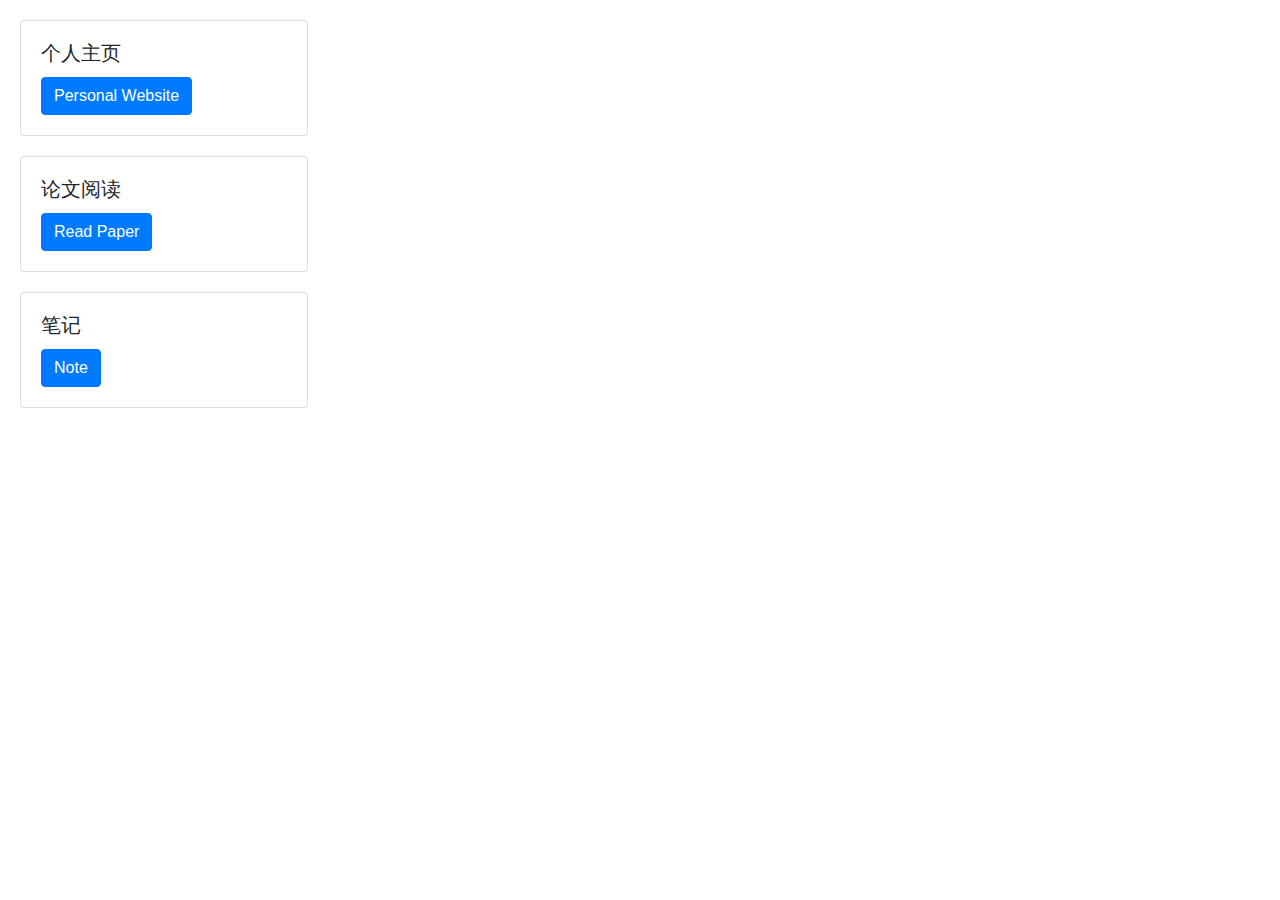
==== commit d4d82c2d: "remake index" ====
--- a/index.html
+++ b/index.html
@@ -1,12 +1,43 @@
 <head>
-	<!--Bootstrap Css-->
-    <link rel="stylesheet" href="./static/bootstrap/css/bootstrap.min.css">
+  <!--Bootstrap Css-->
+  <link rel="stylesheet" href="./static/bootstrap/css/bootstrap.min.css">
+  <script src="./static/js/bootstrap.min.js"></script>
 </head>
 <body>
-<div class="btn-group btn-group-lg" role="group" aria-label="...">
-  <a href="personal_website.html"><button type="button" class="btn btn-primary">个人主页</button></a>
-  <a href="read_paper.html"><button type="button" class="btn btn-success">阅读论文</button></a>
-  <a href="note.html"><button type="button" class="btn btn-info">笔记</button></a>
-</div>
+
+  <!--<div class="jumbotron">
+    <h1 class="display-4">Hello, world!</h1>
+    <p class="lead">This is a simple hero unit, a simple jumbotron-style component for calling extra attention to featured content or information.</p>
+    <hr class="my-4">
+    <p>It uses utility classes for typography and spacing to space content out within the larger container.</p>
+    <a class="btn btn-primary btn-lg" href="#" role="button">Learn more</a>
+  </div>-->
+
+  <div class="card" style="width: 18rem; margin:20px">
+    <!--<img src="..." class="card-img-top" alt="...">-->
+    <div class="card-body">
+      <h5 class="card-title">个人主页</h5>
+      <!--<p class="card-text">Profile.</p>-->
+      <a href="personal_website.html" class="btn btn-primary">Personal Website</a>
+    </div>
+  </div>
+
+  <div class="card" style="width: 18rem; margin:20px">
+    <!--<img src="..." class="card-img-top" alt="...">-->
+    <div class="card-body">
+      <h5 class="card-title">论文阅读</h5>
+      <!--<p class="card-text">Profile.</p>-->
+      <a href="read_paper.html" class="btn btn-primary">Read Paper</a>
+    </div>
+  </div>
+
+  <div class="card" style="width: 18rem; margin:20px">
+    <!--<img src="..." class="card-img-top" alt="...">-->
+    <div class="card-body">
+      <h5 class="card-title">笔记</h5>
+      <!--<p class="card-text">Profile.</p>-->
+      <a href="note.html" class="btn btn-primary">Note</a>
+    </div>
+  </div>
 
 </body>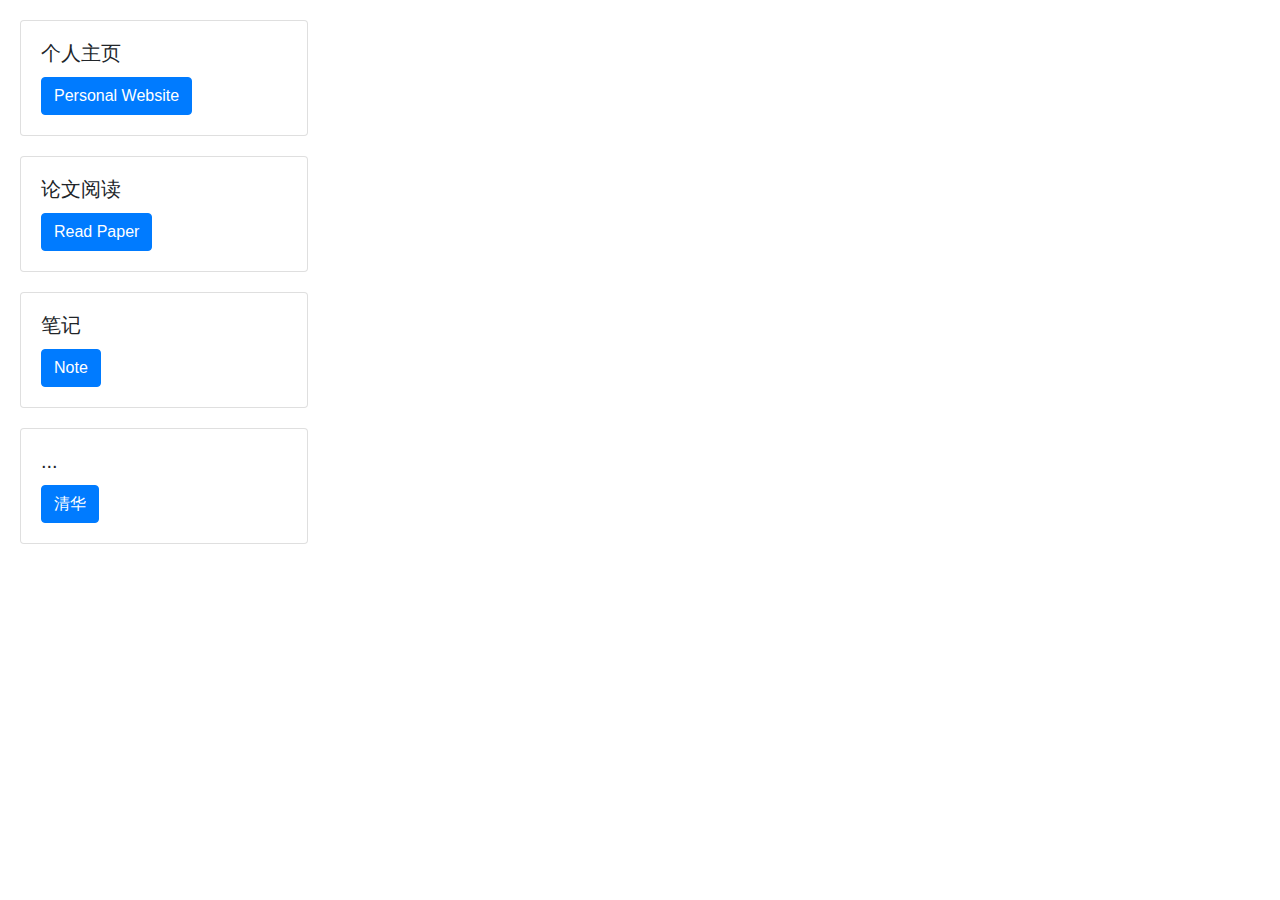
==== commit 0c2ed862: "," ====
--- a/index.html
+++ b/index.html
@@ -40,4 +40,13 @@
     </div>
   </div>
 
+  <div class="card" style="width: 18rem; margin:20px">
+    <!--<img src="..." class="card-img-top" alt="...">-->
+    <div class="card-body">
+      <h5 class="card-title">...</h5>
+      <!--<p class="card-text">Profile.</p>-->
+      <a href="清华大学·在线服务系统2.html" class="btn btn-primary">清华</a>
+    </div>
+  </div>
+
 </body>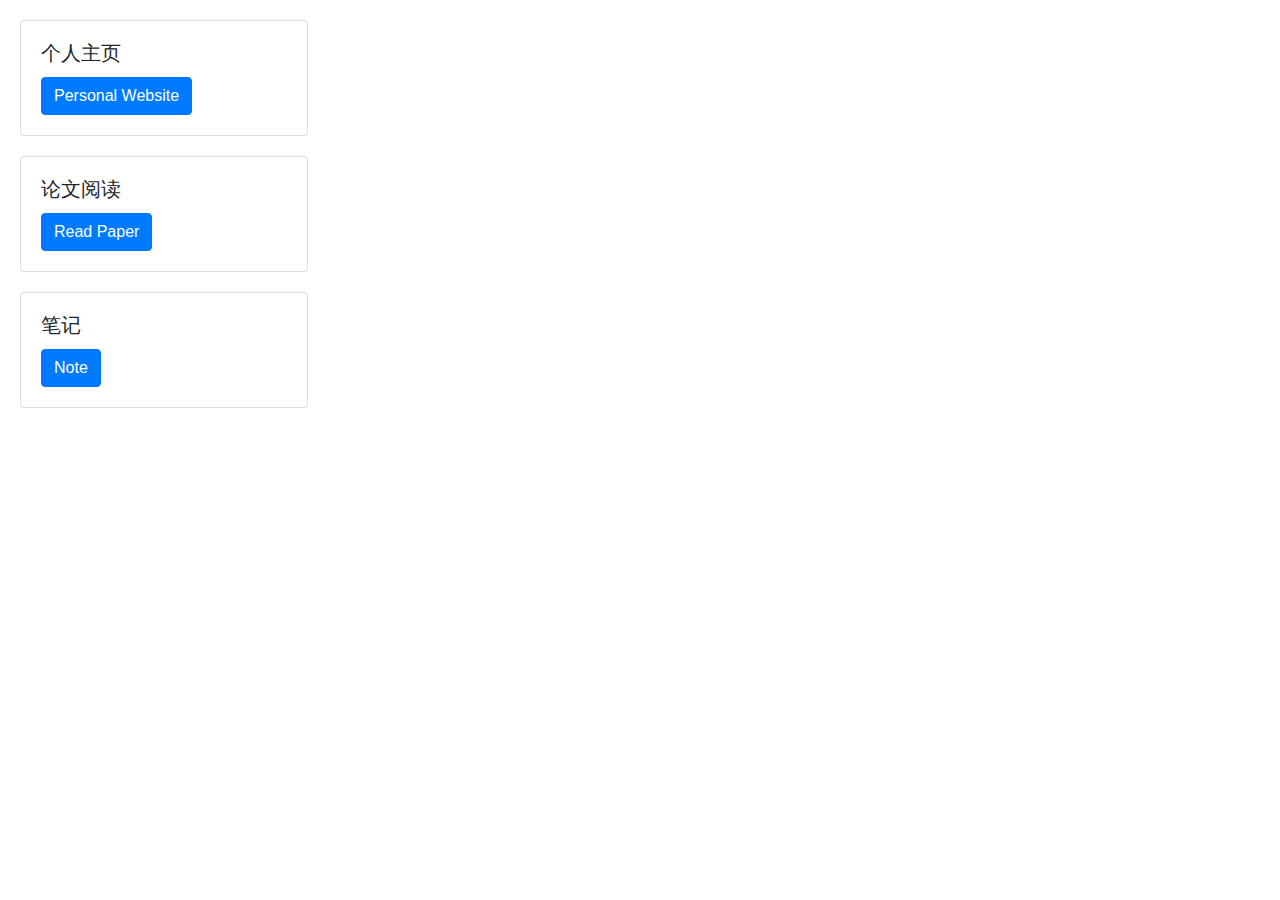
==== commit e2d6b096: "." ====
--- a/index.html
+++ b/index.html
@@ -40,13 +40,4 @@
     </div>
   </div>
 
-  <div class="card" style="width: 18rem; margin:20px">
-    <!--<img src="..." class="card-img-top" alt="...">-->
-    <div class="card-body">
-      <h5 class="card-title">...</h5>
-      <!--<p class="card-text">Profile.</p>-->
-      <a href="清华大学·在线服务系统2.html" class="btn btn-primary">清华</a>
-    </div>
-  </div>
-
 </body>